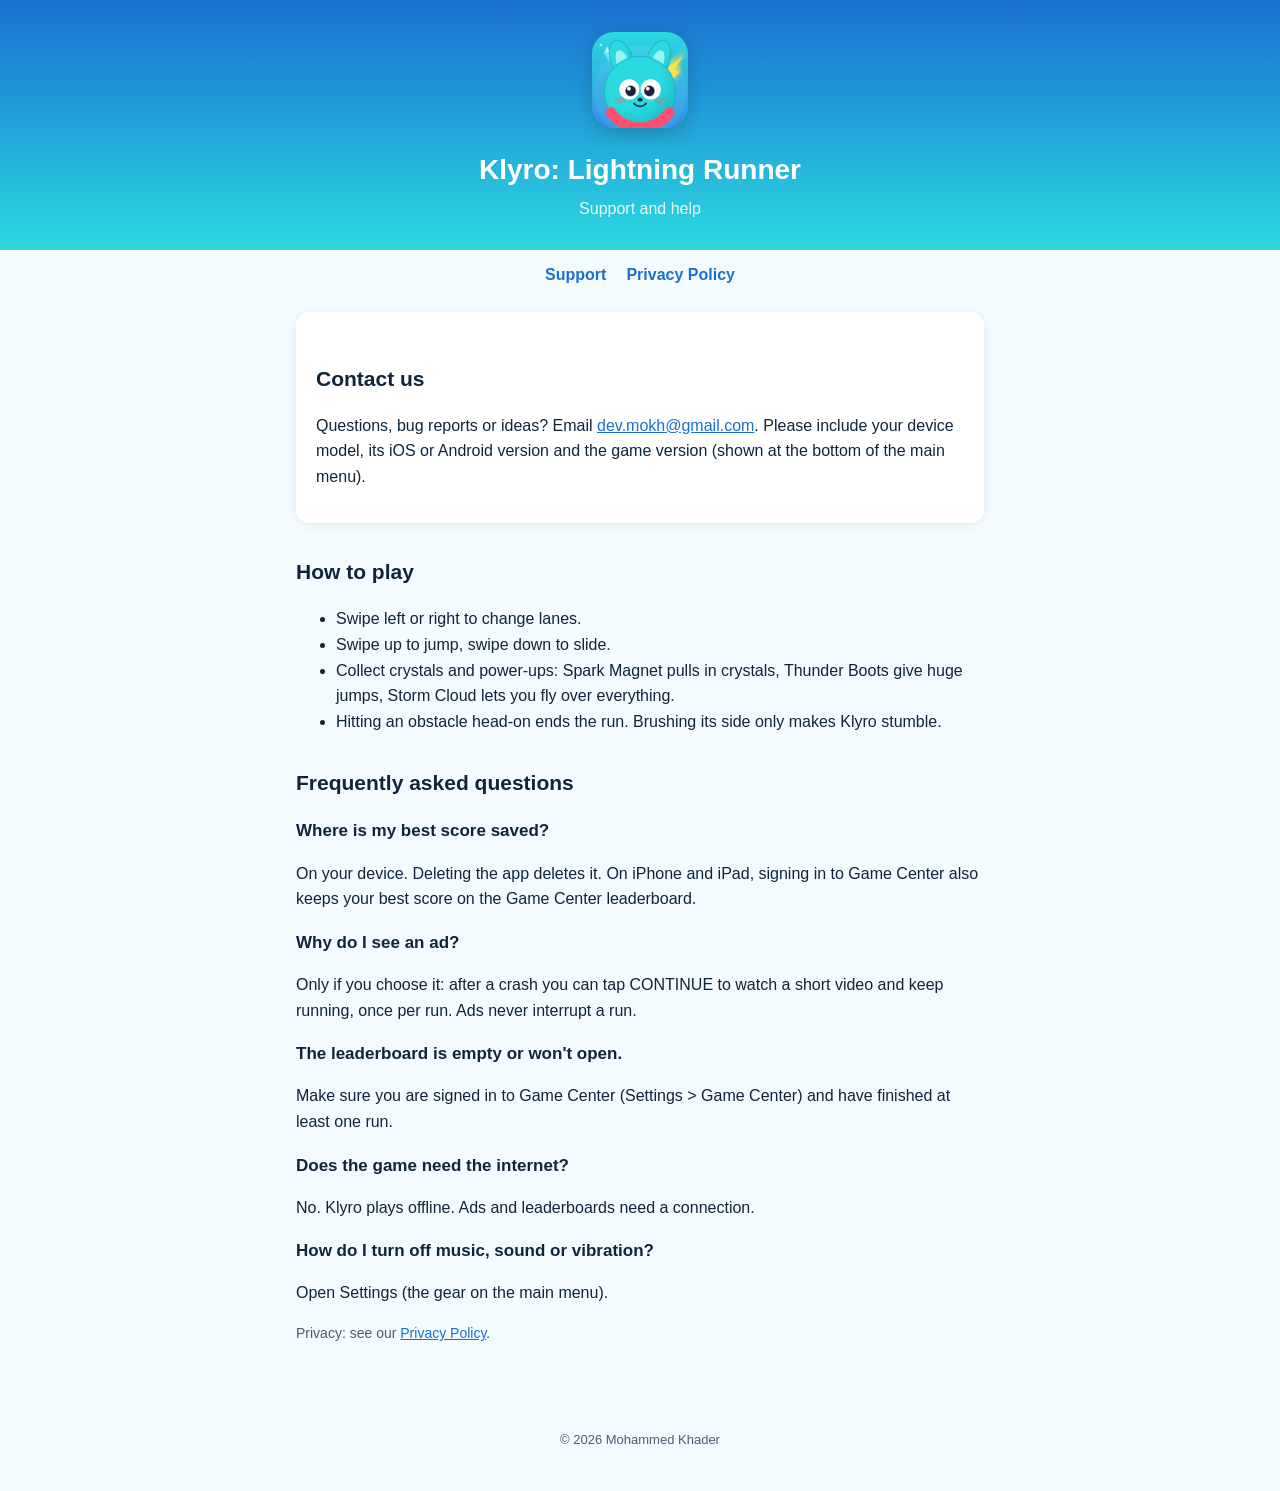
==== index.html @ 9eac711e "Klyro support and privacy pages Co-Authored-By: Claude Opus 5.5 <noreply@anthropic.com>" ====
<!doctype html>
<html lang="en">
<head>
<meta charset="utf-8">
<meta name="viewport" content="width=device-width, initial-scale=1">
<title>Klyro: Lightning Runner - Support</title>
<meta name="description" content="Help and contact for Klyro: Lightning Runner, an endless runner for iPhone, iPad and Android.">
<link rel="icon" href="icon.png">
<link rel="stylesheet" href="style.css">
</head>
<body>
<header>
  <img src="icon.png" alt="Klyro app icon">
  <h1>Klyro: Lightning Runner</h1>
  <p>Support and help</p>
</header>
<nav><a href="./">Support</a><a href="privacy.html">Privacy Policy</a></nav>
<main>
  <div class="card">
    <h2>Contact us</h2>
    <p>Questions, bug reports or ideas? Email <a href="mailto:dev.mokh@gmail.com?subject=Klyro%20support">dev.mokh@gmail.com</a>.
    Please include your device model, its iOS or Android version and the game version (shown at the bottom of the main menu).</p>
  </div>

  <h2>How to play</h2>
  <ul>
    <li>Swipe left or right to change lanes.</li>
    <li>Swipe up to jump, swipe down to slide.</li>
    <li>Collect crystals and power-ups: Spark Magnet pulls in crystals, Thunder Boots give huge jumps, Storm Cloud lets you fly over everything.</li>
    <li>Hitting an obstacle head-on ends the run. Brushing its side only makes Klyro stumble.</li>
  </ul>

  <h2>Frequently asked questions</h2>
  <h3>Where is my best score saved?</h3>
  <p>On your device. Deleting the app deletes it. On iPhone and iPad, signing in to Game Center also keeps your best score on the Game Center leaderboard.</p>
  <h3>Why do I see an ad?</h3>
  <p>Only if you choose it: after a crash you can tap CONTINUE to watch a short video and keep running, once per run. Ads never interrupt a run.</p>
  <h3>The leaderboard is empty or won't open.</h3>
  <p>Make sure you are signed in to Game Center (Settings &gt; Game Center) and have finished at least one run.</p>
  <h3>Does the game need the internet?</h3>
  <p>No. Klyro plays offline. Ads and leaderboards need a connection.</p>
  <h3>How do I turn off music, sound or vibration?</h3>
  <p>Open Settings (the gear on the main menu).</p>

  <p class="muted">Privacy: see our <a href="privacy.html">Privacy Policy</a>.</p>
</main>
<footer>&copy; 2026 Mohammed Khader</footer>
</body>
</html>
---- style.css ----
:root { --ink: #10243A; --paper: #F4FBFF; --accent: #2BD9E0; --blue: #1B6FD1; --muted: #4A5D72; }
* { box-sizing: border-box; }
body { margin: 0; font-family: -apple-system, BlinkMacSystemFont, "Segoe UI", Roboto, Helvetica, Arial, sans-serif; color: var(--ink); background: var(--paper); line-height: 1.6; }
header { background: linear-gradient(180deg, var(--blue), var(--accent)); color: #fff; padding: 32px 16px 28px; text-align: center; }
header img { width: 96px; height: 96px; border-radius: 22px; box-shadow: 0 6px 18px rgba(0,0,0,.18); }
header h1 { margin: 12px 0 4px; font-size: 28px; }
header p { margin: 0; opacity: .92; }
nav { text-align: center; padding: 12px 16px 0; }
nav a { color: var(--blue); margin: 0 10px; font-weight: 600; text-decoration: none; }
main { max-width: 720px; margin: 0 auto; padding: 8px 16px 48px; }
h2 { margin-top: 32px; font-size: 21px; }
h3 { margin-bottom: 4px; font-size: 17px; }
a { color: var(--blue); }
.card { background: #fff; border-radius: 14px; padding: 18px 20px; box-shadow: 0 2px 10px rgba(16,36,58,.08); margin-top: 16px; }
.muted { color: var(--muted); font-size: 14px; }
footer { text-align: center; color: var(--muted); font-size: 13px; padding: 24px 16px 40px; }
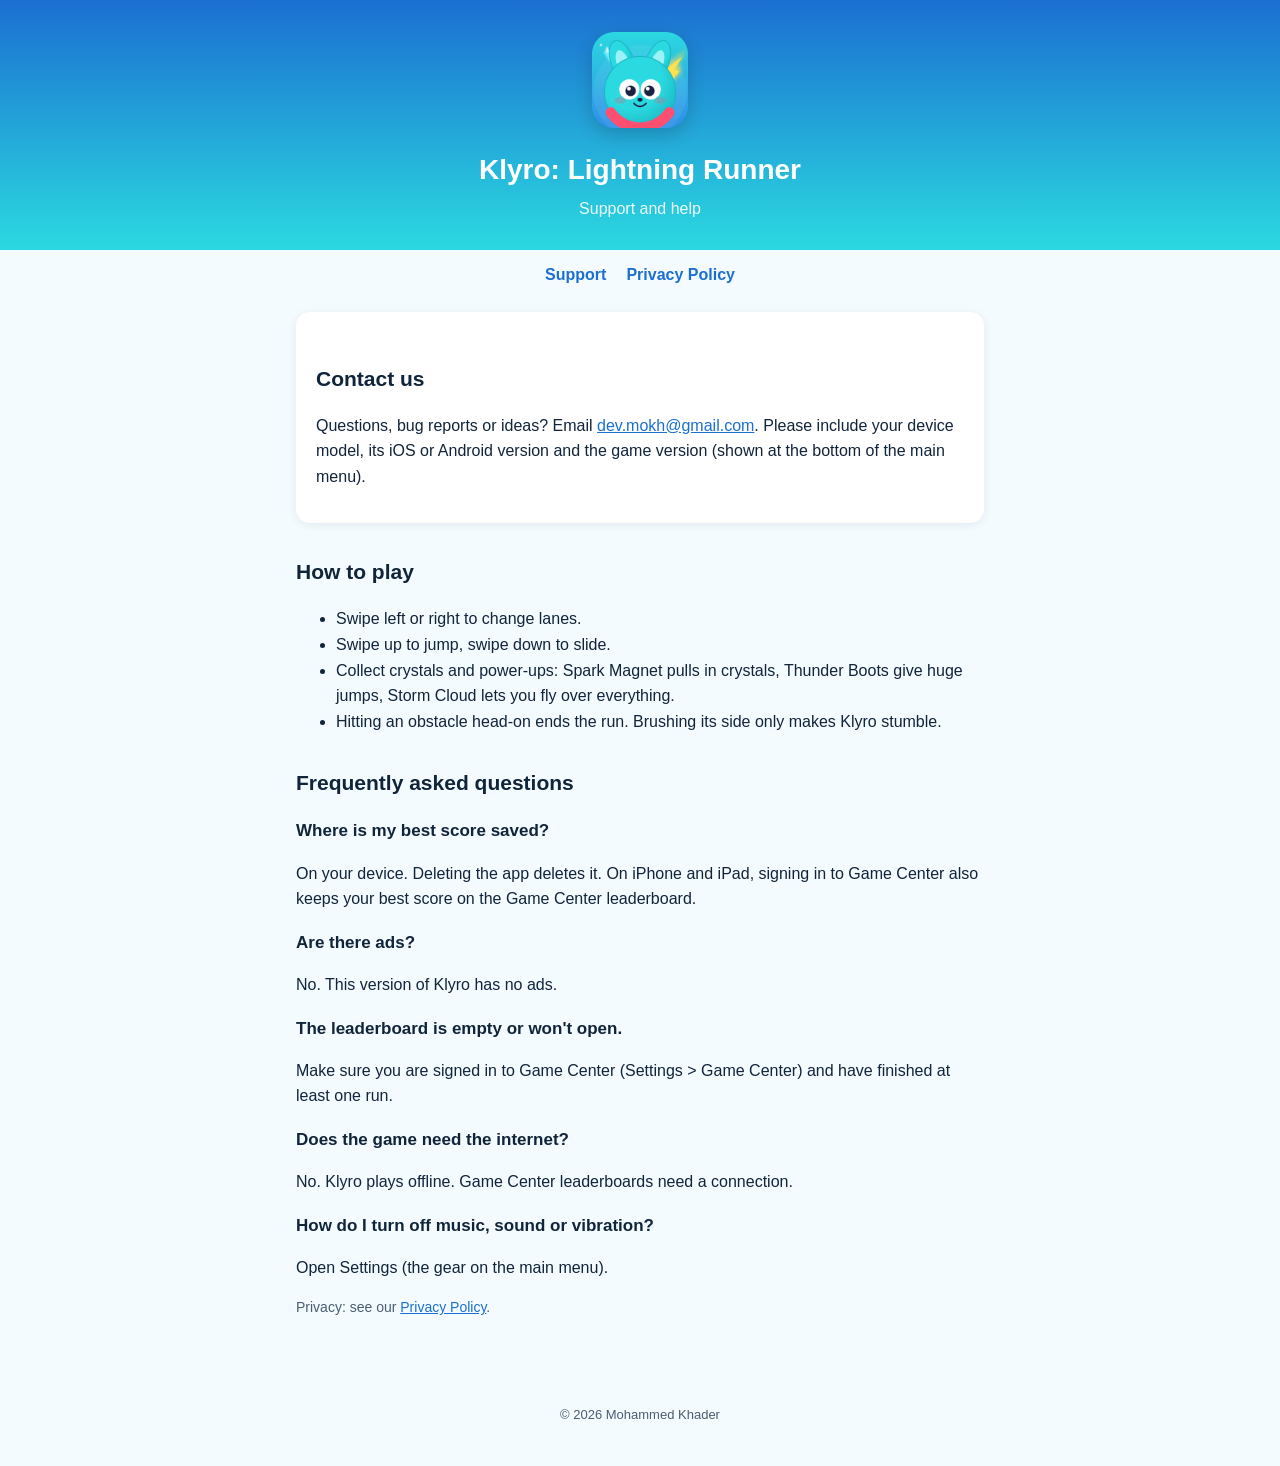
==== commit f0a5d7b1: "No ads in this version: update support FAQ and privacy policy Co-Authored-By: Claude Opus 5.5 <norep" ====
--- a/index.html
+++ b/index.html
@@ -33,12 +33,12 @@
   <h2>Frequently asked questions</h2>
   <h3>Where is my best score saved?</h3>
   <p>On your device. Deleting the app deletes it. On iPhone and iPad, signing in to Game Center also keeps your best score on the Game Center leaderboard.</p>
-  <h3>Why do I see an ad?</h3>
-  <p>Only if you choose it: after a crash you can tap CONTINUE to watch a short video and keep running, once per run. Ads never interrupt a run.</p>
+  <h3>Are there ads?</h3>
+  <p>No. This version of Klyro has no ads.</p>
   <h3>The leaderboard is empty or won't open.</h3>
   <p>Make sure you are signed in to Game Center (Settings &gt; Game Center) and have finished at least one run.</p>
   <h3>Does the game need the internet?</h3>
-  <p>No. Klyro plays offline. Ads and leaderboards need a connection.</p>
+  <p>No. Klyro plays offline. Game Center leaderboards need a connection.</p>
   <h3>How do I turn off music, sound or vibration?</h3>
   <p>Open Settings (the gear on the main menu).</p>
 
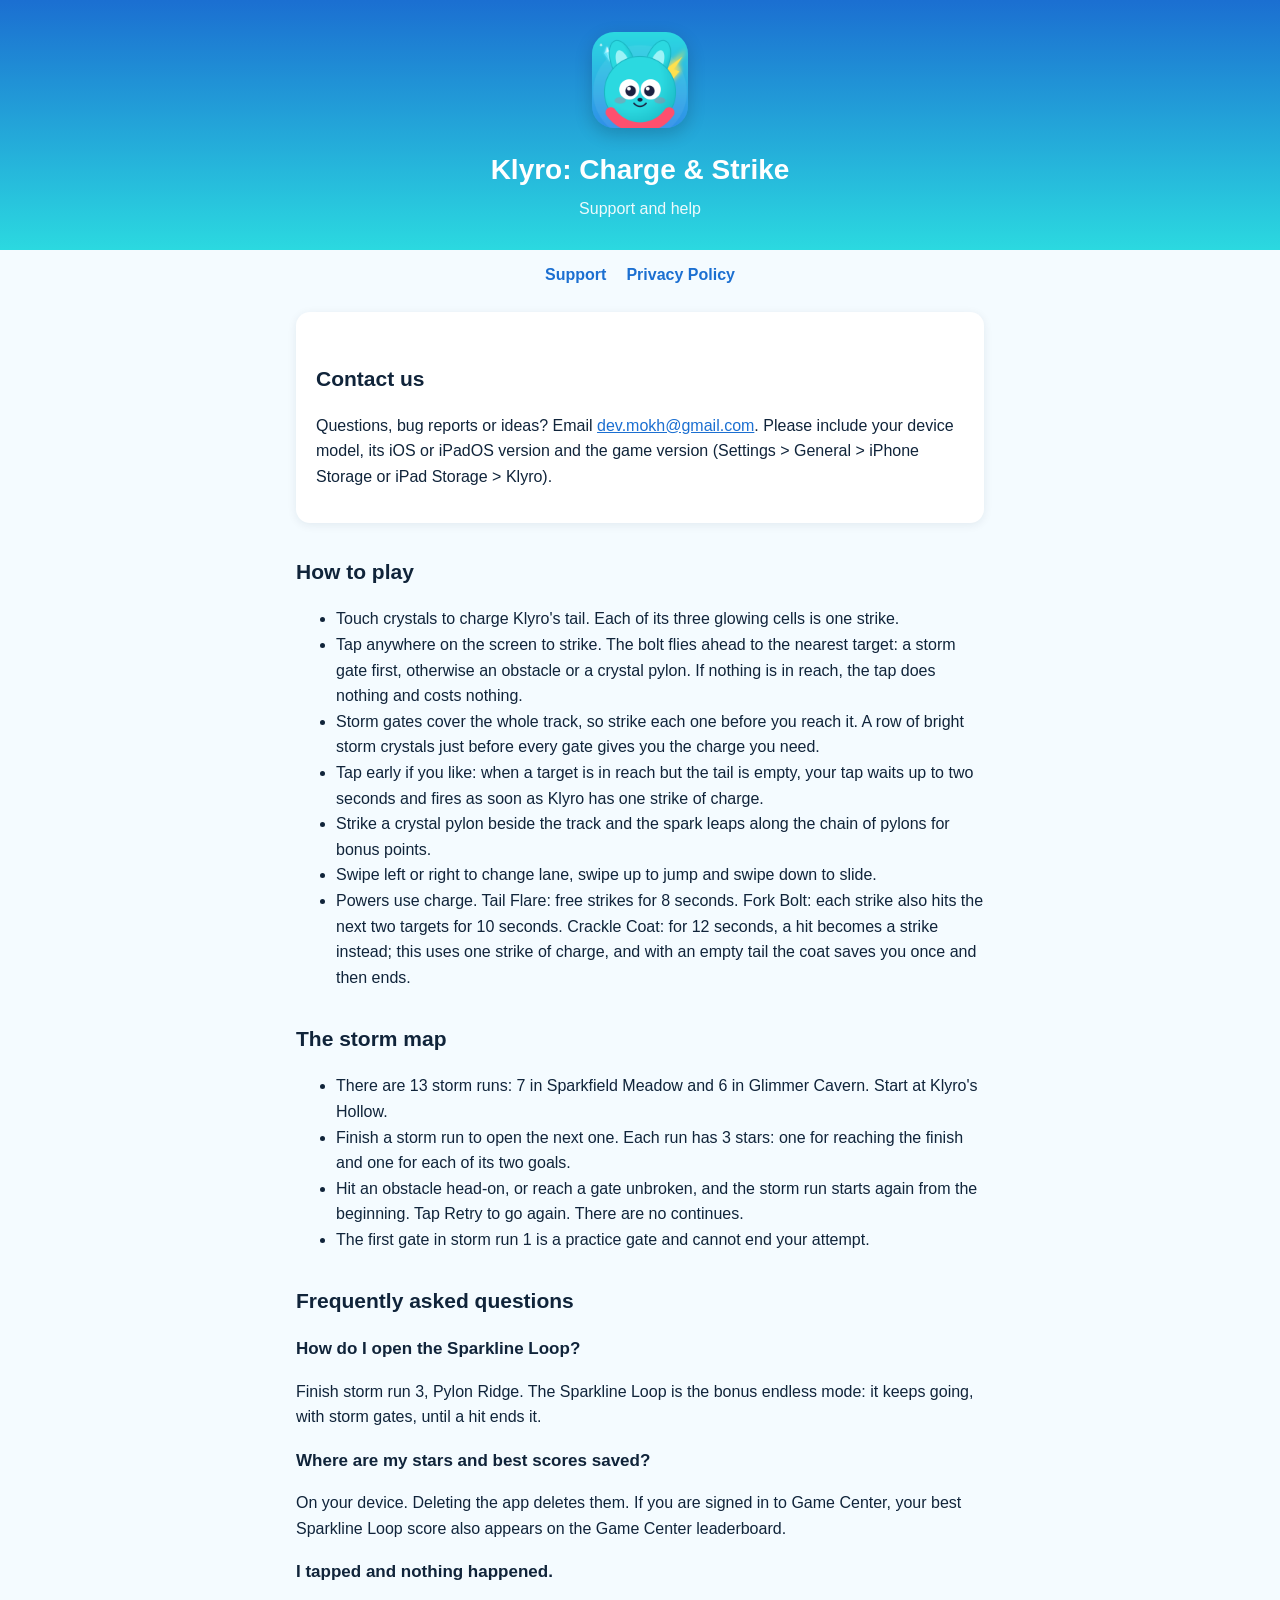
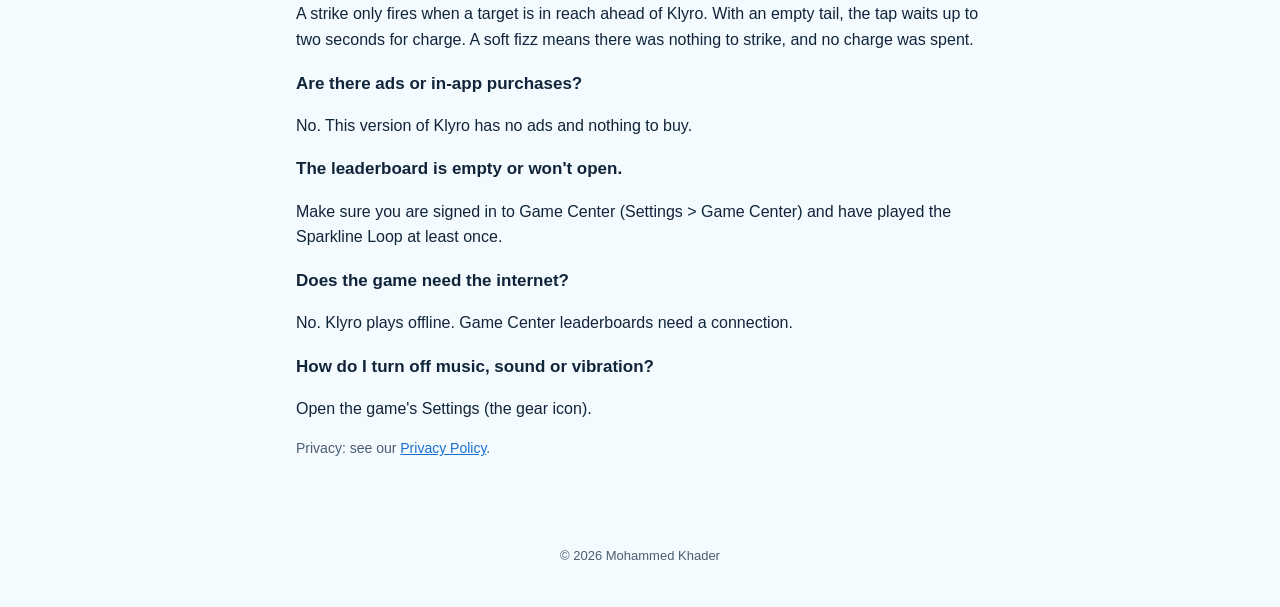
==== commit 6a0daf23: "Klyro support and privacy pages: new name Klyro: Charge & Strike Co-Authored-By: Claude Opus 5.5 <no" ====
--- a/index.html
+++ b/index.html
@@ -3,15 +3,15 @@
 <head>
 <meta charset="utf-8">
 <meta name="viewport" content="width=device-width, initial-scale=1">
-<title>Klyro: Lightning Runner - Support</title>
-<meta name="description" content="Help and contact for Klyro: Lightning Runner, an endless runner for iPhone, iPad and Android.">
+<title>Klyro: Charge &amp; Strike - Support</title>
+<meta name="description" content="Help and contact for Klyro: Charge &amp; Strike, a game for iPhone and iPad where you charge Klyro's lightning tail and strike the storm gates.">
 <link rel="icon" href="icon.png">
 <link rel="stylesheet" href="style.css">
 </head>
 <body>
 <header>
   <img src="icon.png" alt="Klyro app icon">
-  <h1>Klyro: Lightning Runner</h1>
+  <h1>Klyro: Charge &amp; Strike</h1>
   <p>Support and help</p>
 </header>
 <nav><a href="./">Support</a><a href="privacy.html">Privacy Policy</a></nav>
@@ -19,28 +19,44 @@
   <div class="card">
     <h2>Contact us</h2>
     <p>Questions, bug reports or ideas? Email <a href="mailto:dev.mokh@gmail.com?subject=Klyro%20support">dev.mokh@gmail.com</a>.
-    Please include your device model, its iOS or Android version and the game version (shown at the bottom of the main menu).</p>
+    Please include your device model, its iOS or iPadOS version and the game version
+    (Settings &gt; General &gt; iPhone Storage or iPad Storage &gt; Klyro).</p>
   </div>
 
   <h2>How to play</h2>
   <ul>
-    <li>Swipe left or right to change lanes.</li>
-    <li>Swipe up to jump, swipe down to slide.</li>
-    <li>Collect crystals and power-ups: Spark Magnet pulls in crystals, Thunder Boots give huge jumps, Storm Cloud lets you fly over everything.</li>
-    <li>Hitting an obstacle head-on ends the run. Brushing its side only makes Klyro stumble.</li>
+    <li>Touch crystals to charge Klyro's tail. Each of its three glowing cells is one strike.</li>
+    <li>Tap anywhere on the screen to strike. The bolt flies ahead to the nearest target: a storm gate first, otherwise an obstacle or a crystal pylon. If nothing is in reach, the tap does nothing and costs nothing.</li>
+    <li>Storm gates cover the whole track, so strike each one before you reach it. A row of bright storm crystals just before every gate gives you the charge you need.</li>
+    <li>Tap early if you like: when a target is in reach but the tail is empty, your tap waits up to two seconds and fires as soon as Klyro has one strike of charge.</li>
+    <li>Strike a crystal pylon beside the track and the spark leaps along the chain of pylons for bonus points.</li>
+    <li>Swipe left or right to change lane, swipe up to jump and swipe down to slide.</li>
+    <li>Powers use charge. Tail Flare: free strikes for 8 seconds. Fork Bolt: each strike also hits the next two targets for 10 seconds. Crackle Coat: for 12 seconds, a hit becomes a strike instead; this uses one strike of charge, and with an empty tail the coat saves you once and then ends.</li>
+  </ul>
+
+  <h2>The storm map</h2>
+  <ul>
+    <li>There are 13 storm runs: 7 in Sparkfield Meadow and 6 in Glimmer Cavern. Start at Klyro's Hollow.</li>
+    <li>Finish a storm run to open the next one. Each run has 3 stars: one for reaching the finish and one for each of its two goals.</li>
+    <li>Hit an obstacle head-on, or reach a gate unbroken, and the storm run starts again from the beginning. Tap Retry to go again. There are no continues.</li>
+    <li>The first gate in storm run 1 is a practice gate and cannot end your attempt.</li>
   </ul>
 
   <h2>Frequently asked questions</h2>
-  <h3>Where is my best score saved?</h3>
-  <p>On your device. Deleting the app deletes it. On iPhone and iPad, signing in to Game Center also keeps your best score on the Game Center leaderboard.</p>
-  <h3>Are there ads?</h3>
-  <p>No. This version of Klyro has no ads.</p>
+  <h3>How do I open the Sparkline Loop?</h3>
+  <p>Finish storm run 3, Pylon Ridge. The Sparkline Loop is the bonus endless mode: it keeps going, with storm gates, until a hit ends it.</p>
+  <h3>Where are my stars and best scores saved?</h3>
+  <p>On your device. Deleting the app deletes them. If you are signed in to Game Center, your best Sparkline Loop score also appears on the Game Center leaderboard.</p>
+  <h3>I tapped and nothing happened.</h3>
+  <p>A strike only fires when a target is in reach ahead of Klyro. With an empty tail, the tap waits up to two seconds for charge. A soft fizz means there was nothing to strike, and no charge was spent.</p>
+  <h3>Are there ads or in-app purchases?</h3>
+  <p>No. This version of Klyro has no ads and nothing to buy.</p>
   <h3>The leaderboard is empty or won't open.</h3>
-  <p>Make sure you are signed in to Game Center (Settings &gt; Game Center) and have finished at least one run.</p>
+  <p>Make sure you are signed in to Game Center (Settings &gt; Game Center) and have played the Sparkline Loop at least once.</p>
   <h3>Does the game need the internet?</h3>
   <p>No. Klyro plays offline. Game Center leaderboards need a connection.</p>
   <h3>How do I turn off music, sound or vibration?</h3>
-  <p>Open Settings (the gear on the main menu).</p>
+  <p>Open the game's Settings (the gear icon).</p>
 
   <p class="muted">Privacy: see our <a href="privacy.html">Privacy Policy</a>.</p>
 </main>
